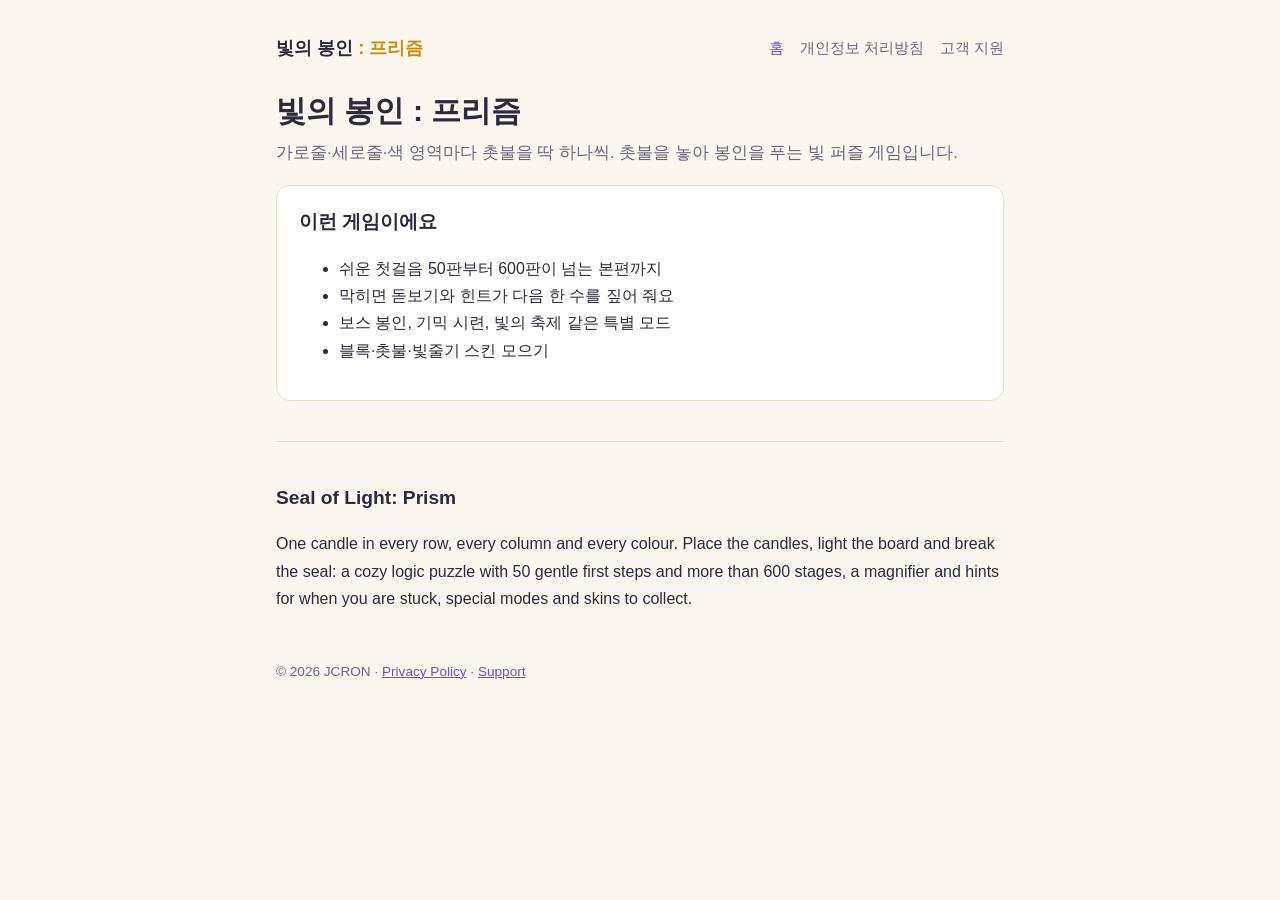
==== index.html @ c1ee9efc "Seal of Light: Prism site: home, privacy policy, support, app-ads.txt" ====
<!doctype html>
<html lang="ko">
<head>
<meta charset="utf-8">
<meta name="viewport" content="width=device-width, initial-scale=1">
<title>빛의 봉인 : 프리즘 · Seal of Light: Prism</title>
<meta name="description" content="촛불을 놓아 봉인을 푸는 빛 퍼즐 게임 · A cozy light-and-candle logic puzzle game.">
<link rel="stylesheet" href="style.css">
</head>
<body>
<div class="wrap">
  <header>
    <a class="brand" href="./">빛의 봉인 <span>: 프리즘</span></a>
    <nav>
      <a href="./" aria-current="page">홈</a>
      <a href="privacy.html">개인정보 처리방침</a>
      <a href="support.html">고객 지원</a>
    </nav>
  </header>

  <h1>빛의 봉인 : 프리즘</h1>
  <p class="lead">가로줄·세로줄·색 영역마다 촛불을 딱 하나씩. 촛불을 놓아 봉인을 푸는 빛 퍼즐 게임입니다.</p>

  <div class="card">
    <h2 style="margin-top:0">이런 게임이에요</h2>
    <ul>
      <li>쉬운 첫걸음 50판부터 600판이 넘는 본편까지</li>
      <li>막히면 돋보기와 힌트가 다음 한 수를 짚어 줘요</li>
      <li>보스 봉인, 기믹 시련, 빛의 축제 같은 특별 모드</li>
      <li>블록·촛불·빛줄기 스킨 모으기</li>
    </ul>
  </div>

  <div class="lang">
    <h2>Seal of Light: Prism</h2>
    <p>One candle in every row, every column and every colour. Place the candles, light the board and break the seal: a cozy logic puzzle with 50 gentle first steps and more than 600 stages, a magnifier and hints for when you are stuck, special modes and skins to collect.</p>
  </div>

  <footer>
    <p>© 2026 JCRON · <a href="privacy.html">Privacy Policy</a> · <a href="support.html">Support</a></p>
  </footer>
</div>
</body>
</html>
---- style.css ----
:root {
  --bg: #fbf7ee;
  --card: #ffffff;
  --ink: #2d2a3e;
  --muted: #6b6680;
  --accent: #6b4fd8;
  --gold: #c98f12;
  --line: #e7e0cf;
}
@media (prefers-color-scheme: dark) {
  :root {
    --bg: #17152a;
    --card: #221f38;
    --ink: #f1eefb;
    --muted: #aaa4c4;
    --accent: #a993ff;
    --gold: #f2c45a;
    --line: #353052;
  }
}
* { box-sizing: border-box; }
body {
  margin: 0;
  background: var(--bg);
  color: var(--ink);
  font-family: -apple-system, BlinkMacSystemFont, "Apple SD Gothic Neo", "Malgun Gothic", "Segoe UI", sans-serif;
  line-height: 1.7;
}
.wrap { max-width: 760px; margin: 0 auto; padding: 32px 16px 64px; }
header { display: flex; align-items: center; justify-content: space-between; flex-wrap: wrap; gap: 12px; margin-bottom: 28px; }
.brand { font-weight: 800; font-size: 1.15rem; color: var(--ink); text-decoration: none; }
.brand span { color: var(--gold); }
nav { display: flex; gap: 16px; flex-wrap: wrap; }
nav a { color: var(--muted); text-decoration: none; font-size: 0.95rem; }
nav a:hover, nav a[aria-current="page"] { color: var(--accent); }
h1 { font-size: 1.9rem; line-height: 1.3; margin: 0 0 8px; text-wrap: balance; }
h2 { font-size: 1.2rem; margin: 32px 0 8px; }
h3 { font-size: 1.02rem; margin: 22px 0 4px; }
.lead { color: var(--muted); font-size: 1.05rem; margin-top: 0; }
.card { background: var(--card); border: 1px solid var(--line); border-radius: 14px; padding: 20px 22px; margin: 18px 0; }
.lang { border-top: 1px solid var(--line); margin-top: 40px; padding-top: 8px; }
a { color: var(--accent); }
.muted { color: var(--muted); font-size: 0.9rem; }
footer { margin-top: 48px; color: var(--muted); font-size: 0.85rem; }
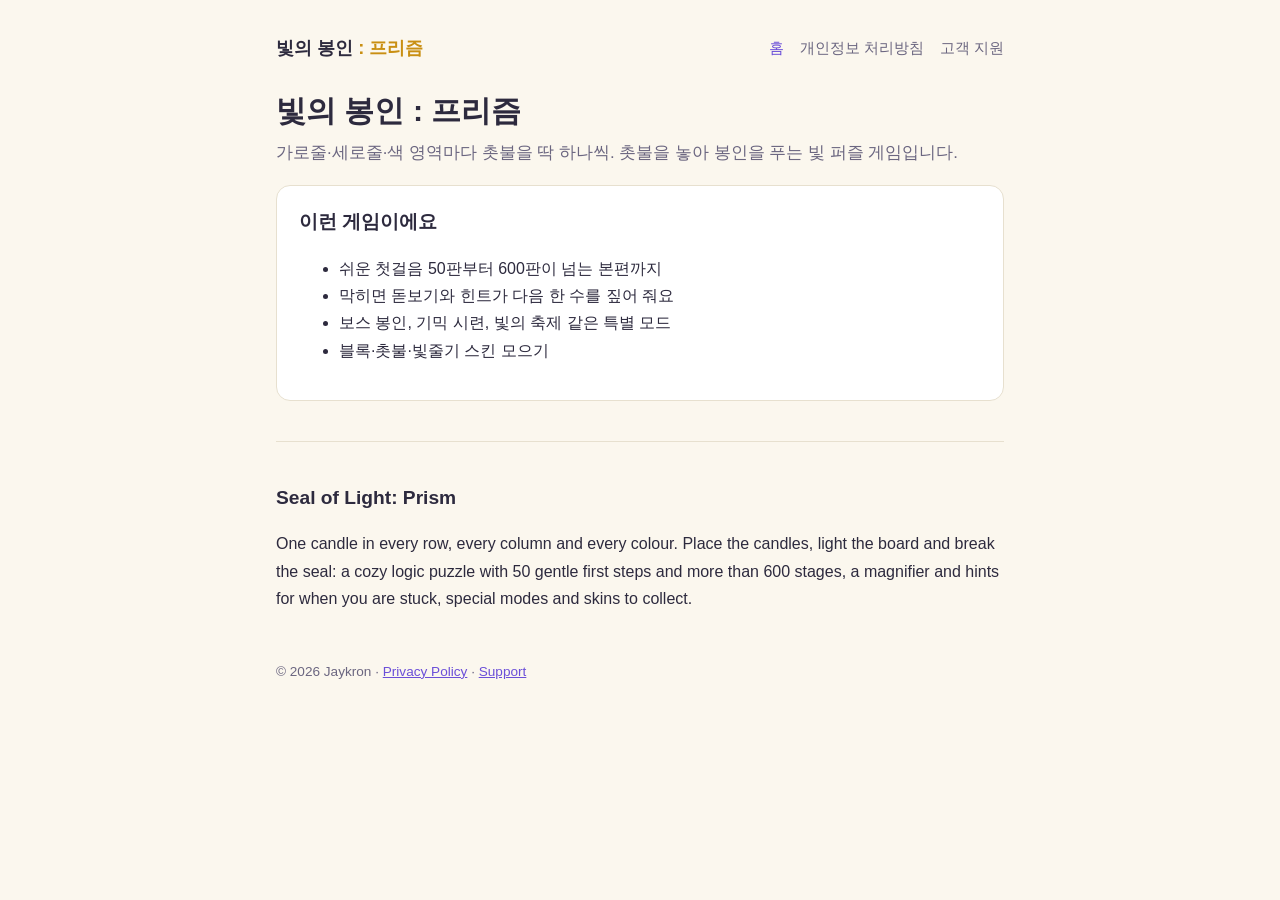
==== commit 2b3f5d0d: "Company name: Jaykron" ====
--- a/index.html
+++ b/index.html
@@ -37,7 +37,7 @@
   </div>
 
   <footer>
-    <p>© 2026 JCRON · <a href="privacy.html">Privacy Policy</a> · <a href="support.html">Support</a></p>
+    <p>© 2026 Jaykron · <a href="privacy.html">Privacy Policy</a> · <a href="support.html">Support</a></p>
   </footer>
 </div>
 </body>
